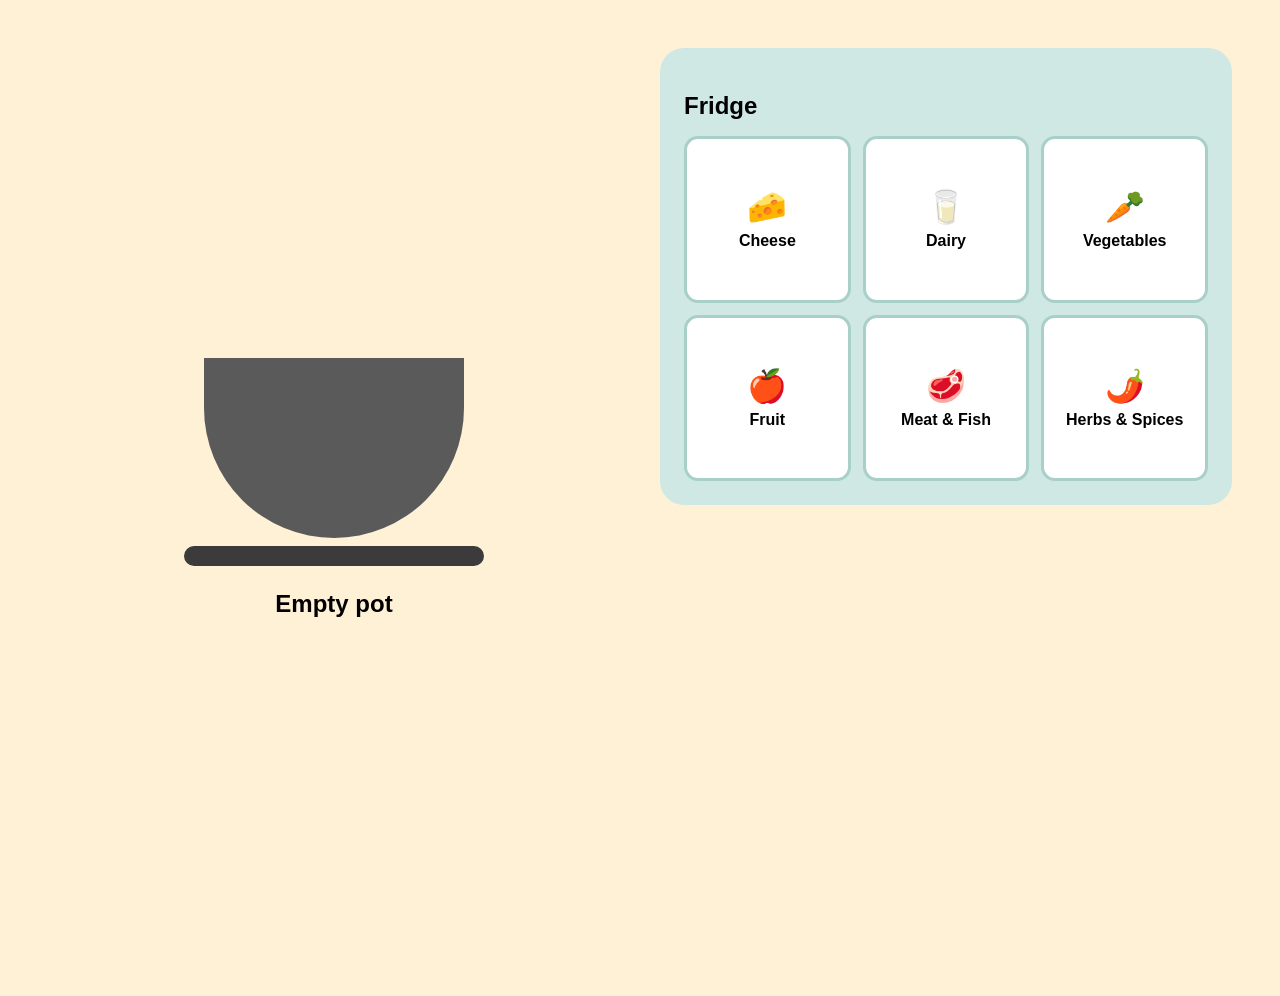
==== Assignment 3/index.html @ 89601ca3 "Add assignment3 layout (pot and fridge)" ====
<!DOCTYPE html>
<html lang="en">
<head>
  <meta charset="utf-8">
  <meta name="viewport" content="width=device-width, initial-scale=1">
  <title>Recipe Mixer</title>
  <link rel="stylesheet" href="reset.css">
  <link rel="stylesheet" href="style.css">
</head>
<body>
  <main id="kitchen">

    <!-- LEFT: stove and pot -->
    <section id="stove">
      <div id="pot">
        <div id="pot-back"></div>
        <div id="soup"></div>
        <div id="pot-front"></div>
      </div>
      <div id="burner"></div>
      <h2 id="dish-name">Empty pot</h2>
    </section>

    <!-- RIGHT: fridge -->
    <section id="fridge">

      <!-- hidden radio buttons: "none" = all drawers closed -->
      <input type="radio" name="drawer" id="d-none" checked>
      <input type="radio" name="drawer" id="d-cheese">
      <input type="radio" name="drawer" id="d-dairy">
      <input type="radio" name="drawer" id="d-veg">
      <input type="radio" name="drawer" id="d-fruit">
      <input type="radio" name="drawer" id="d-meat">
      <input type="radio" name="drawer" id="d-spice">

      <h2>Fridge</h2>

      <!-- CLOSED VIEW: one square per category -->
      <div id="drawer-grid">
        <label for="d-cheese" class="drawer-square"><span class="icon">🧀</span>Cheese</label>
        <label for="d-dairy"  class="drawer-square"><span class="icon">🥛</span>Dairy</label>
        <label for="d-veg"    class="drawer-square"><span class="icon">🥕</span>Vegetables</label>
        <label for="d-fruit"  class="drawer-square"><span class="icon">🍎</span>Fruit</label>
        <label for="d-meat"   class="drawer-square"><span class="icon">🥩</span>Meat &amp; Fish</label>
        <label for="d-spice"  class="drawer-square"><span class="icon">🌶️</span>Herbs &amp; Spices</label>
      </div>

      <!-- OPEN VIEW: only the chosen drawer's ingredients -->
      <div id="drawer-open">
        <label for="d-none" class="close-drawer">← Close drawer</label>

        <div class="drawer-items" data-drawer="cheese">
          <div class="ingredient" data-name="cheddar">🧀 Cheddar</div>
          <div class="ingredient" data-name="mozzarella">🧀 Mozzarella</div>
          <div class="ingredient" data-name="parmesan">🧀 Parmesan</div>
          <div class="ingredient" data-name="feta">🧀 Feta</div>
        </div>

        <div class="drawer-items" data-drawer="dairy">
          <div class="ingredient" data-name="milk">🥛 Milk</div>
          <div class="ingredient" data-name="cream">🥛 Cream</div>
          <div class="ingredient" data-name="butter">🧈 Butter</div>
          <div class="ingredient" data-name="egg">🥚 Egg</div>
        </div>

        <div class="drawer-items" data-drawer="veg">
          <div class="ingredient" data-name="tomato">🍅 Tomato</div>
          <div class="ingredient" data-name="carrot">🥕 Carrot</div>
          <div class="ingredient" data-name="mushroom">🍄 Mushroom</div>
          <div class="ingredient" data-name="onion">🧅 Onion</div>
          <div class="ingredient" data-name="potato">🥔 Potato</div>
          <div class="ingredient" data-name="corn">🌽 Corn</div>
        </div>

        <div class="drawer-items" data-drawer="fruit">
          <div class="ingredient" data-name="apple">🍎 Apple</div>
          <div class="ingredient" data-name="banana">🍌 Banana</div>
          <div class="ingredient" data-name="lemon">🍋 Lemon</div>
          <div class="ingredient" data-name="strawberry">🍓 Strawberry</div>
        </div>

        <div class="drawer-items" data-drawer="meat">
          <div class="ingredient" data-name="chicken">🍗 Chicken</div>
          <div class="ingredient" data-name="beef">🥩 Beef</div>
          <div class="ingredient" data-name="bacon">🥓 Bacon</div>
          <div class="ingredient" data-name="salmon">🐟 Salmon</div>
        </div>

        <div class="drawer-items" data-drawer="spice">
          <div class="ingredient" data-name="chilli">🌶️ Chilli</div>
          <div class="ingredient" data-name="garlic">🧄 Garlic</div>
          <div class="ingredient" data-name="basil">🌿 Basil</div>
          <div class="ingredient" data-name="salt">🧂 Salt</div>
        </div>
      </div>

    </section>

  </main>
  <script src="script.js"></script>
</body>
</html>
---- Assignment 3/style.css ----
:root {
  --bg: #fff1d6;       /* cream wall */
  --stove: #3b3b3b;
  --pot: #5a5a5a;
  --fridge: #cfe8e4;   /* mint fridge */
  --drawer: #ffffff;
  --accent: #e4572e;   /* tomato red */
}

body {
  background: var(--bg);
  font-family: sans-serif;
}

/* ---------- LAYOUT: pot left, fridge right ---------- */
#kitchen {
  display: grid;
  grid-template-columns: 1fr 1fr;
  grid-template-areas: "stove fridge";
  gap: 40px;
  min-height: 100vh;
  padding: 40px;
}

/* ---------- STOVE ---------- */
#stove {
  grid-area: stove;
  display: flex;
  flex-direction: column;
  align-items: center;
  justify-content: center;
}

#pot {
  position: relative;
  width: 260px;
  height: 180px;
  background: var(--pot);
  border-radius: 0 0 130px 130px;
  overflow: hidden;
  transition: box-shadow 0.2s;
}

#pot-back,
#pot-front {
  position: absolute;
  inset: 0;
  /* later: background-image: url("images/pot-back.svg"); */
}

#soup {
  position: absolute;
  bottom: 0;
  width: 100%;
  height: 0%;
  background: #e8d9a8;
  transition: height 0.4s, background 0.4s;
}

#pot.over-pot {
  box-shadow: 0 0 30px var(--accent);
}

#burner {
  width: 300px;
  height: 20px;
  margin-top: 8px;
  background: var(--stove);
  border-radius: 10px;
}

#dish-name {
  margin-top: 24px;
  font-size: 1.5rem;
}

/* ---------- FRIDGE ---------- */
#fridge {
  grid-area: fridge;
  background: var(--fridge);
  border-radius: 24px;
  padding: 24px;
  align-self: start;
}

#fridge h2 {
  margin-bottom: 16px;
  font-size: 1.5rem;
}

/* hide the radio buttons, the labels do the clicking */
#fridge input[type="radio"] {
  position: absolute;
  opacity: 0;
  pointer-events: none;
}

/* ---- CLOSED VIEW: grid of squares ---- */
#drawer-grid {
  display: grid;
  grid-template-columns: repeat(3, 1fr);
  gap: 12px;
}

.drawer-square {
  aspect-ratio: 1;
  display: flex;
  flex-direction: column;
  align-items: center;
  justify-content: center;
  gap: 6px;
  background: var(--drawer);
  border: 3px solid #a9cfc9;
  border-radius: 14px;
  font-weight: bold;
  text-align: center;
  cursor: pointer;
  transition: transform 0.15s, border-color 0.15s;
}

.drawer-square .icon { font-size: 2rem; }

.drawer-square:hover {
  transform: scale(1.05);
  border-color: var(--accent);
}

/* ---- OPEN VIEW: hidden until a drawer is chosen ---- */
#drawer-open { display: none; }

#d-none:not(:checked) ~ #drawer-grid { display: none; }
#d-none:not(:checked) ~ #drawer-open {
  display: block;
  min-height: 240px;
  background: var(--drawer);
  border-radius: 14px;
  padding: 18px;
}

.close-drawer {
  display: inline-block;
  margin-bottom: 16px;
  padding: 8px 14px;
  background: var(--accent);
  color: white;
  border-radius: 8px;
  font-weight: bold;
  cursor: pointer;
}

.drawer-items {
  display: none;
  flex-wrap: wrap;
  gap: 10px;
}

#d-cheese:checked ~ #drawer-open [data-drawer="cheese"],
#d-dairy:checked  ~ #drawer-open [data-drawer="dairy"],
#d-veg:checked    ~ #drawer-open [data-drawer="veg"],
#d-fruit:checked  ~ #drawer-open [data-drawer="fruit"],
#d-meat:checked   ~ #drawer-open [data-drawer="meat"],
#d-spice:checked  ~ #drawer-open [data-drawer="spice"] {
  display: flex;
}

/* ---------- INGREDIENTS ---------- */
.ingredient {
  padding: 10px 14px;
  background: #fff7ea;
  border: 2px solid #e8d9b8;
  border-radius: 10px;
  cursor: grab;
  user-select: none;
  touch-action: none;
}

/* the copy that follows the pointer while dragging */
.dragging {
  position: fixed;
  pointer-events: none;
  transform: translate(-50%, -50%) scale(1.1);
  z-index: 10;
}
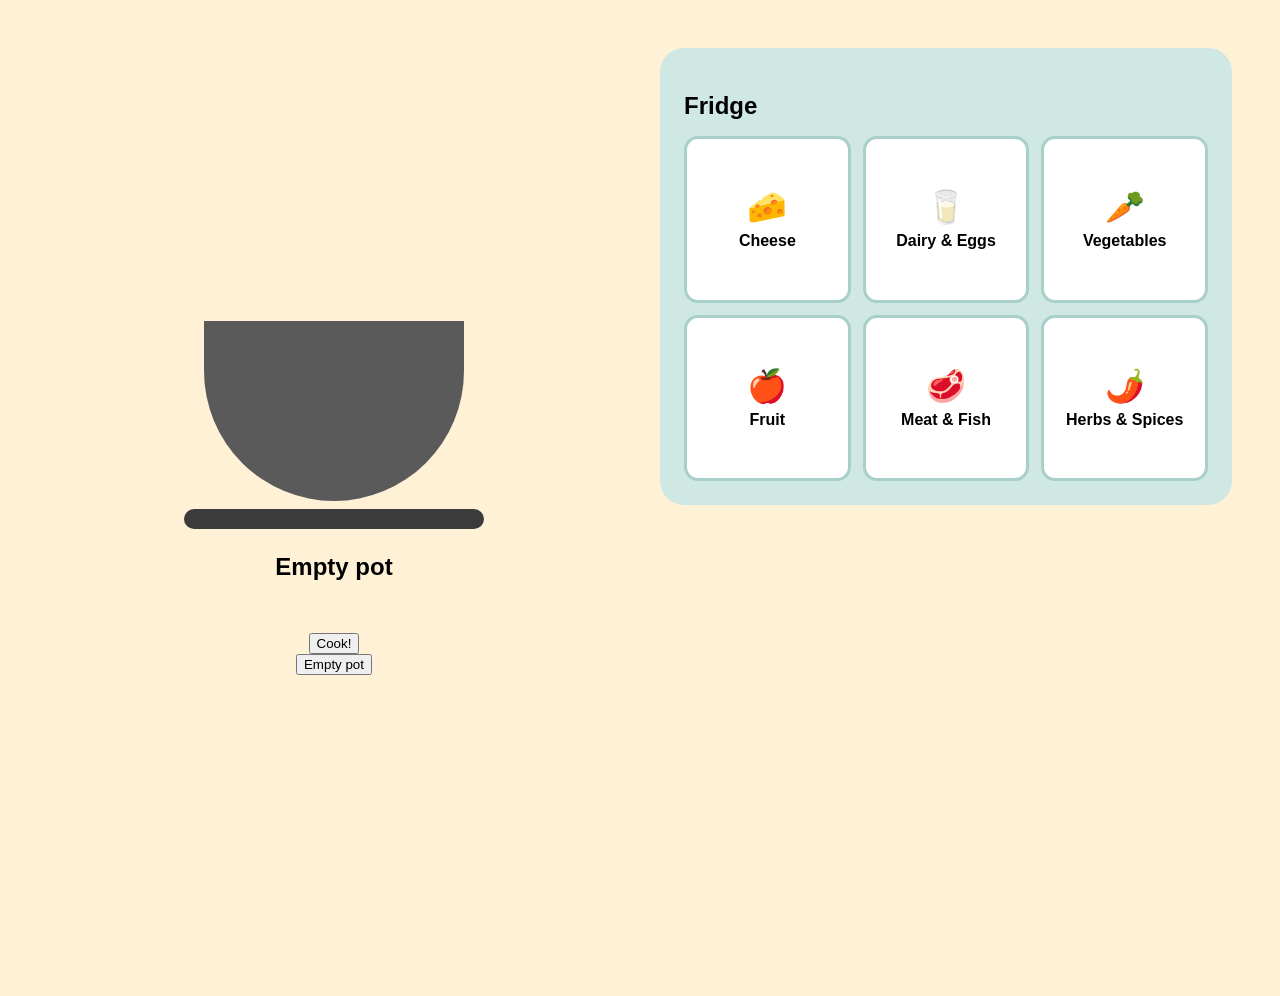
==== commit 90b4ad0b: "Working prototype" ====
--- a/Assignment 3/index.html
+++ b/Assignment 3/index.html
@@ -19,6 +19,9 @@
       </div>
       <div id="burner"></div>
       <h2 id="dish-name">Empty pot</h2>
+      <ul id="pot-list"></ul>
+<button id="cook">Cook!</button>
+<button id="clear">Empty pot</button>
     </section>
 
     <!-- RIGHT: fridge -->
@@ -38,7 +41,7 @@
       <!-- CLOSED VIEW: one square per category -->
       <div id="drawer-grid">
         <label for="d-cheese" class="drawer-square"><span class="icon">🧀</span>Cheese</label>
-        <label for="d-dairy"  class="drawer-square"><span class="icon">🥛</span>Dairy</label>
+        <label for="d-dairy" class="drawer-square"><span class="icon">🥛</span>Dairy &amp; Eggs</label>
         <label for="d-veg"    class="drawer-square"><span class="icon">🥕</span>Vegetables</label>
         <label for="d-fruit"  class="drawer-square"><span class="icon">🍎</span>Fruit</label>
         <label for="d-meat"   class="drawer-square"><span class="icon">🥩</span>Meat &amp; Fish</label>
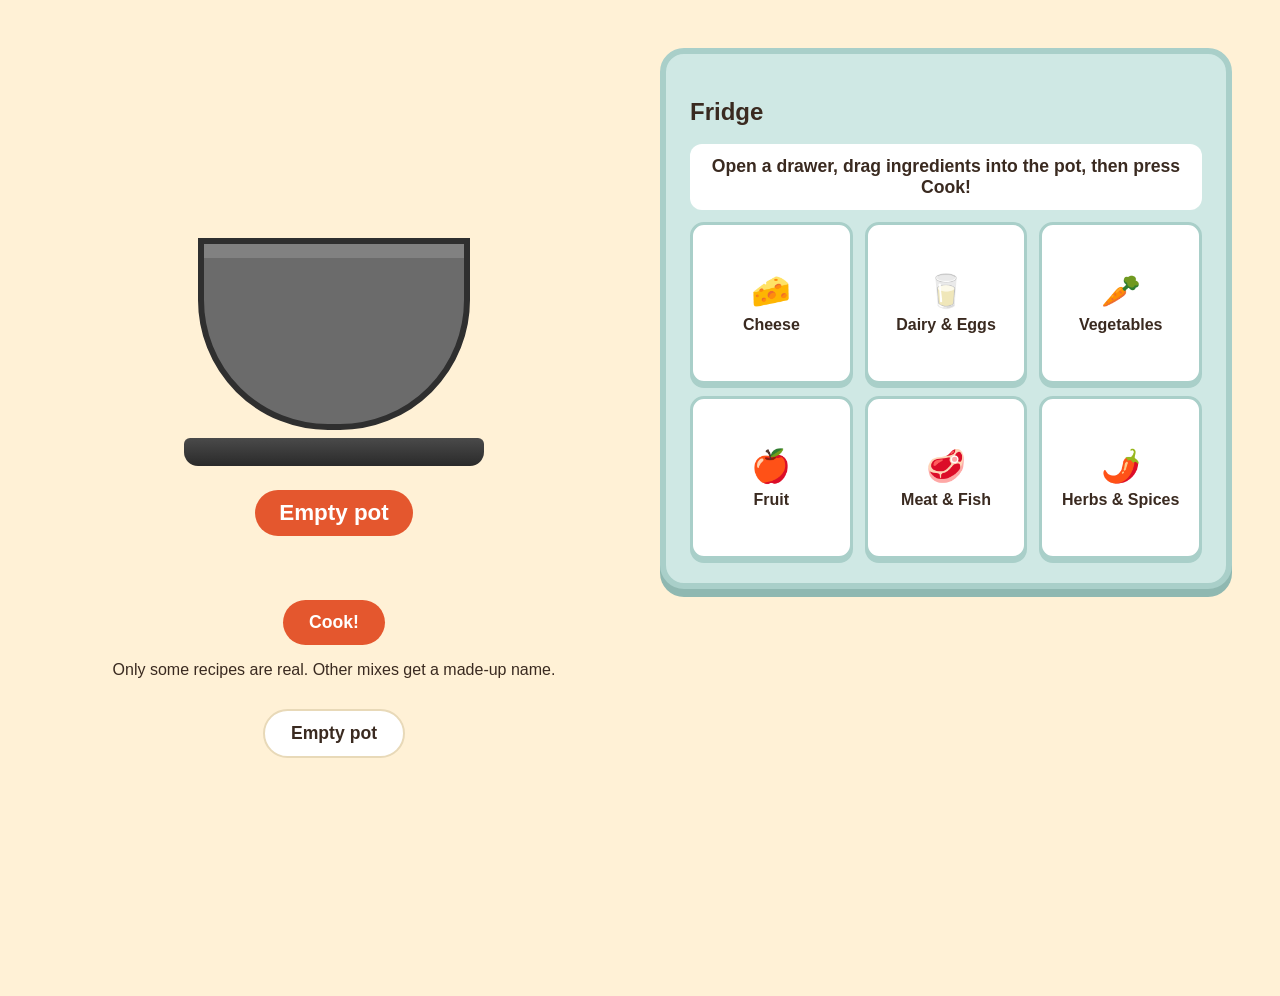
==== commit 0e406d72: "final version" ====
--- a/Assignment 3/index.html
+++ b/Assignment 3/index.html
@@ -21,6 +21,7 @@
       <h2 id="dish-name">Empty pot</h2>
       <ul id="pot-list"></ul>
 <button id="cook">Cook!</button>
+<p id="note">Only some recipes are real. Other mixes get a made-up name.</p>
 <button id="clear">Empty pot</button>
     </section>
 
@@ -37,6 +38,7 @@
       <input type="radio" name="drawer" id="d-spice">
 
       <h2>Fridge</h2>
+      <p id="instructions">Open a drawer, drag ingredients into the pot, then press Cook!</p>
 
       <!-- CLOSED VIEW: one square per category -->
       <div id="drawer-grid">
@@ -53,6 +55,8 @@
         <label for="d-none" class="close-drawer">← Close drawer</label>
 
         <div class="drawer-items" data-drawer="cheese">
+            <div class="ingredient" data-name="halloumi">🧀 Halloumi</div>
+            <div class="ingredient" data-name="brie">🧀 Brie</div>
           <div class="ingredient" data-name="cheddar">🧀 Cheddar</div>
           <div class="ingredient" data-name="mozzarella">🧀 Mozzarella</div>
           <div class="ingredient" data-name="parmesan">🧀 Parmesan</div>
@@ -60,6 +64,7 @@
         </div>
 
         <div class="drawer-items" data-drawer="dairy">
+          <div class="ingredient" data-name="yoghurt">🥛 Yoghurt</div>
           <div class="ingredient" data-name="milk">🥛 Milk</div>
           <div class="ingredient" data-name="cream">🥛 Cream</div>
           <div class="ingredient" data-name="butter">🧈 Butter</div>
@@ -67,6 +72,12 @@
         </div>
 
         <div class="drawer-items" data-drawer="veg">
+            <div class="ingredient" data-name="broccoli">🥦 Broccoli</div>
+            <div class="ingredient" data-name="capsicum">🫑 Capsicum</div>
+            <div class="ingredient" data-name="cucumber">🥒 Cucumber</div>
+            <div class="ingredient" data-name="lettuce">🥬 Lettuce</div>
+            <div class="ingredient" data-name="eggplant">🍆 Eggplant</div>
+            <div class="ingredient" data-name="pumpkin">🎃 Pumpkin</div>
           <div class="ingredient" data-name="tomato">🍅 Tomato</div>
           <div class="ingredient" data-name="carrot">🥕 Carrot</div>
           <div class="ingredient" data-name="mushroom">🍄 Mushroom</div>
@@ -76,6 +87,11 @@
         </div>
 
         <div class="drawer-items" data-drawer="fruit">
+            <div class="ingredient" data-name="orange">🍊 Orange</div>
+            <div class="ingredient" data-name="grapes">🍇 Grapes</div>
+            <div class="ingredient" data-name="blueberry">🫐 Blueberry</div>
+            <div class="ingredient" data-name="pineapple">🍍 Pineapple</div>
+            <div class="ingredient" data-name="avocado">🥑 Avocado</div>
           <div class="ingredient" data-name="apple">🍎 Apple</div>
           <div class="ingredient" data-name="banana">🍌 Banana</div>
           <div class="ingredient" data-name="lemon">🍋 Lemon</div>
@@ -83,6 +99,9 @@
         </div>
 
         <div class="drawer-items" data-drawer="meat">
+            <div class="ingredient" data-name="shrimp">🦐 Shrimp</div>
+            <div class="ingredient" data-name="sausage">🌭 Sausage</div>
+            <div class="ingredient" data-name="lamb">🍖 Lamb</div>
           <div class="ingredient" data-name="chicken">🍗 Chicken</div>
           <div class="ingredient" data-name="beef">🥩 Beef</div>
           <div class="ingredient" data-name="bacon">🥓 Bacon</div>
@@ -90,6 +109,11 @@
         </div>
 
         <div class="drawer-items" data-drawer="spice">
+            <div class="ingredient" data-name="rice">🍚 Rice</div>
+            <div class="ingredient" data-name="bread">🍞 Bread</div>
+            <div class="ingredient" data-name="pasta">🍝 Pasta</div>
+            <div class="ingredient" data-name="honey">🍯 Honey</div>
+            <div class="ingredient" data-name="peanut">🥜 Peanut</div>
           <div class="ingredient" data-name="chilli">🌶️ Chilli</div>
           <div class="ingredient" data-name="garlic">🧄 Garlic</div>
           <div class="ingredient" data-name="basil">🌿 Basil</div>
--- a/Assignment 3/style.css
+++ b/Assignment 3/style.css
@@ -180,4 +180,98 @@
   pointer-events: none;
   transform: translate(-50%, -50%) scale(1.1);
   z-index: 10;
+}
+
+#instructions {
+  margin-bottom: 12px;
+  font-size: 1rem;
+}
+
+/* ---------- QUICK POLISH ---------- */
+body {
+  font-family: "Trebuchet MS", "Segoe UI", sans-serif;
+  color: #3a2a20;
+}
+
+#instructions {
+  grid-column: 1 / -1;
+  text-align: center;
+  font-size: 1.1rem;
+  font-weight: bold;
+  background: #fff;
+  padding: 12px;
+  border-radius: 12px;
+}
+
+/* stove */
+#pot {
+  border: 6px solid #2f2f2f;
+  background: #6b6b6b;
+  box-shadow: inset 0 14px 0 rgba(255, 255, 255, 0.15);
+}
+
+#burner {
+  background: linear-gradient(#4a4a4a, #2a2a2a);
+  height: 28px;
+  border-radius: 6px 6px 14px 14px;
+}
+
+#dish-name {
+  background: var(--accent);
+  color: white;
+  padding: 10px 24px;
+  border-radius: 999px;
+  font-size: 1.4rem;
+}
+
+#pot-list {
+  margin-top: 16px;
+  display: flex;
+  flex-wrap: wrap;
+  gap: 8px;
+  justify-content: center;
+  max-width: 360px;
+}
+
+#pot-list li {
+  background: white;
+  padding: 6px 12px;
+  border-radius: 999px;
+  border: 2px solid #e8d9b8;
+  list-style: none;
+}
+
+/* buttons */
+#cook, #clear {
+  margin: 14px 6px 0;
+  padding: 12px 26px;
+  border: none;
+  border-radius: 999px;
+  font-size: 1.1rem;
+  font-weight: bold;
+  cursor: pointer;
+  transition: transform 0.15s;
+}
+
+#cook { background: var(--accent); color: white; }
+#clear { background: #fff; color: #3a2a20; border: 2px solid #e8d9b8; }
+#cook:hover, #clear:hover { transform: scale(1.06); }
+
+/* fridge */
+#fridge {
+  border: 6px solid #a9cfc9;
+  box-shadow: 0 8px 0 #8fb8b1;
+}
+
+.drawer-square {
+  box-shadow: 0 4px 0 #a9cfc9;
+}
+
+.ingredient {
+  transition: transform 0.15s, box-shadow 0.15s;
+}
+
+.ingredient:hover {
+  transform: translateY(-3px);
+  box-shadow: 0 4px 0 #e8d9b8;
 }
